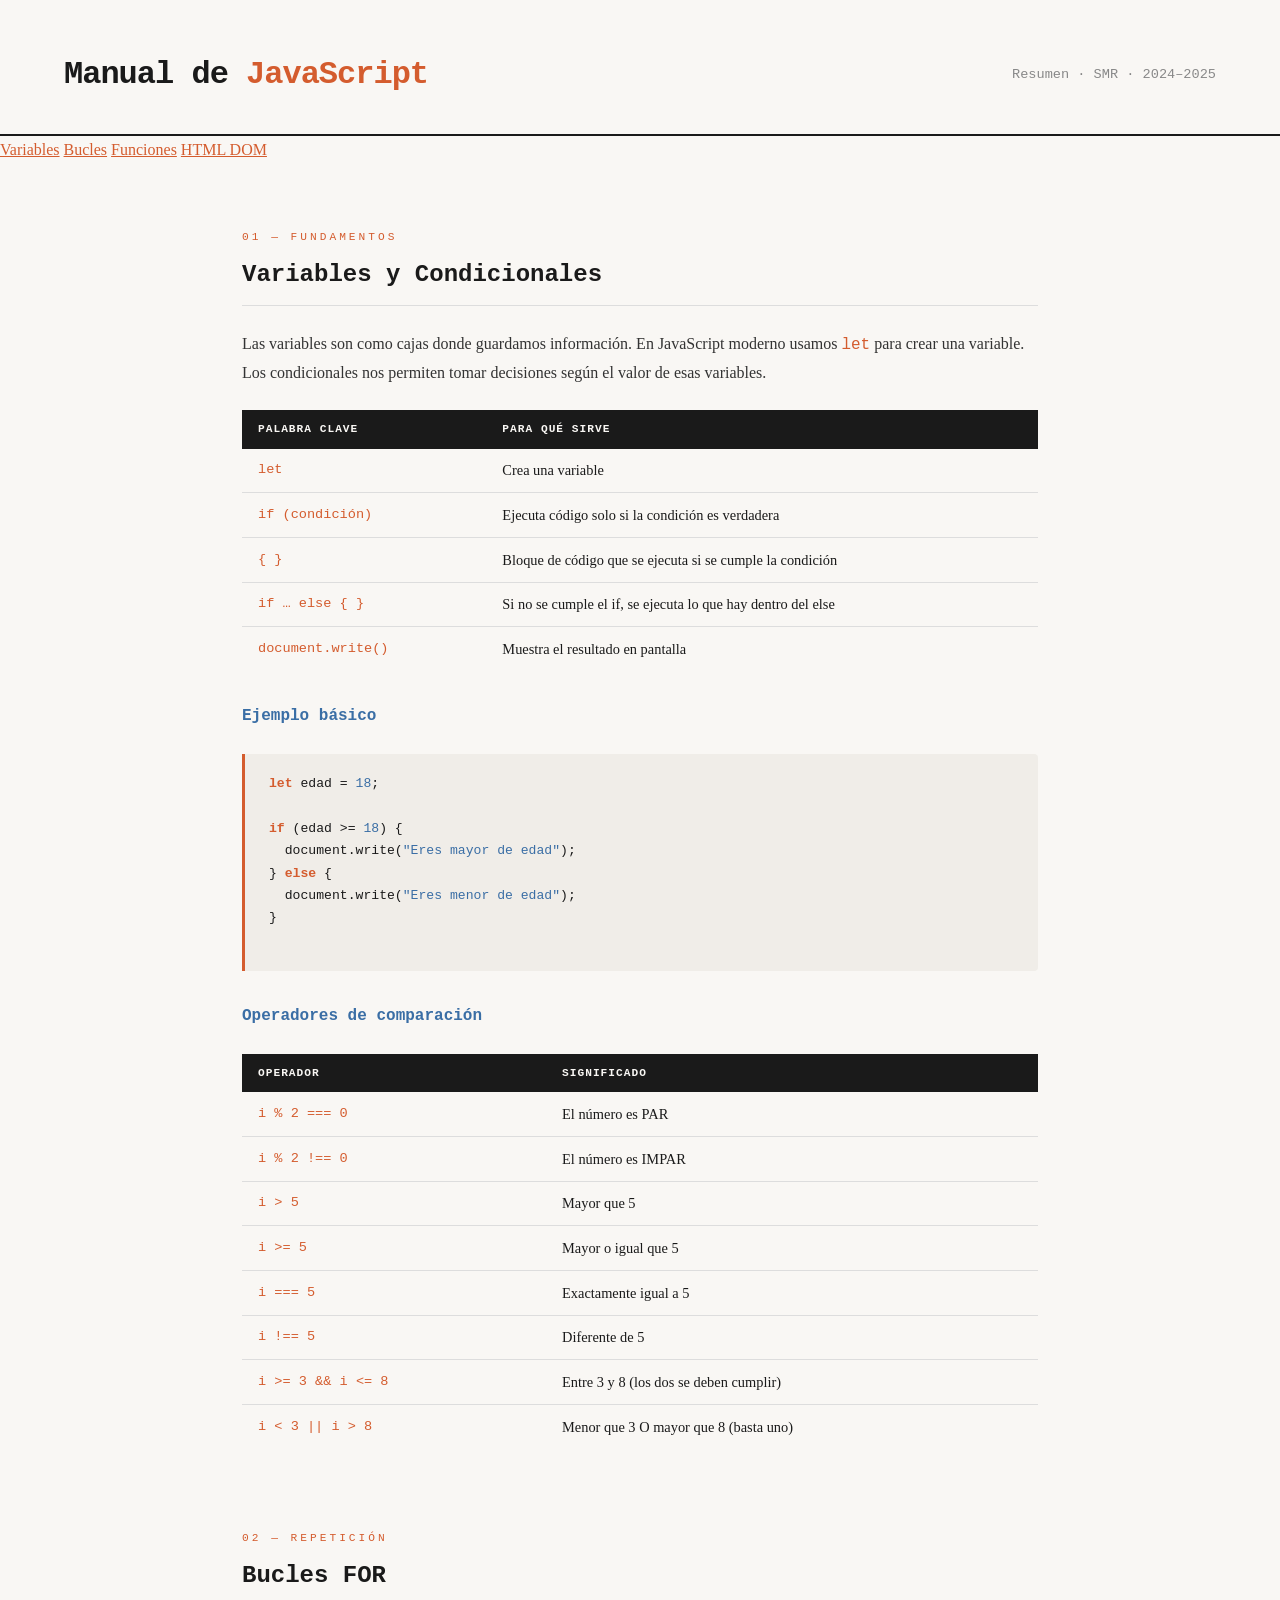
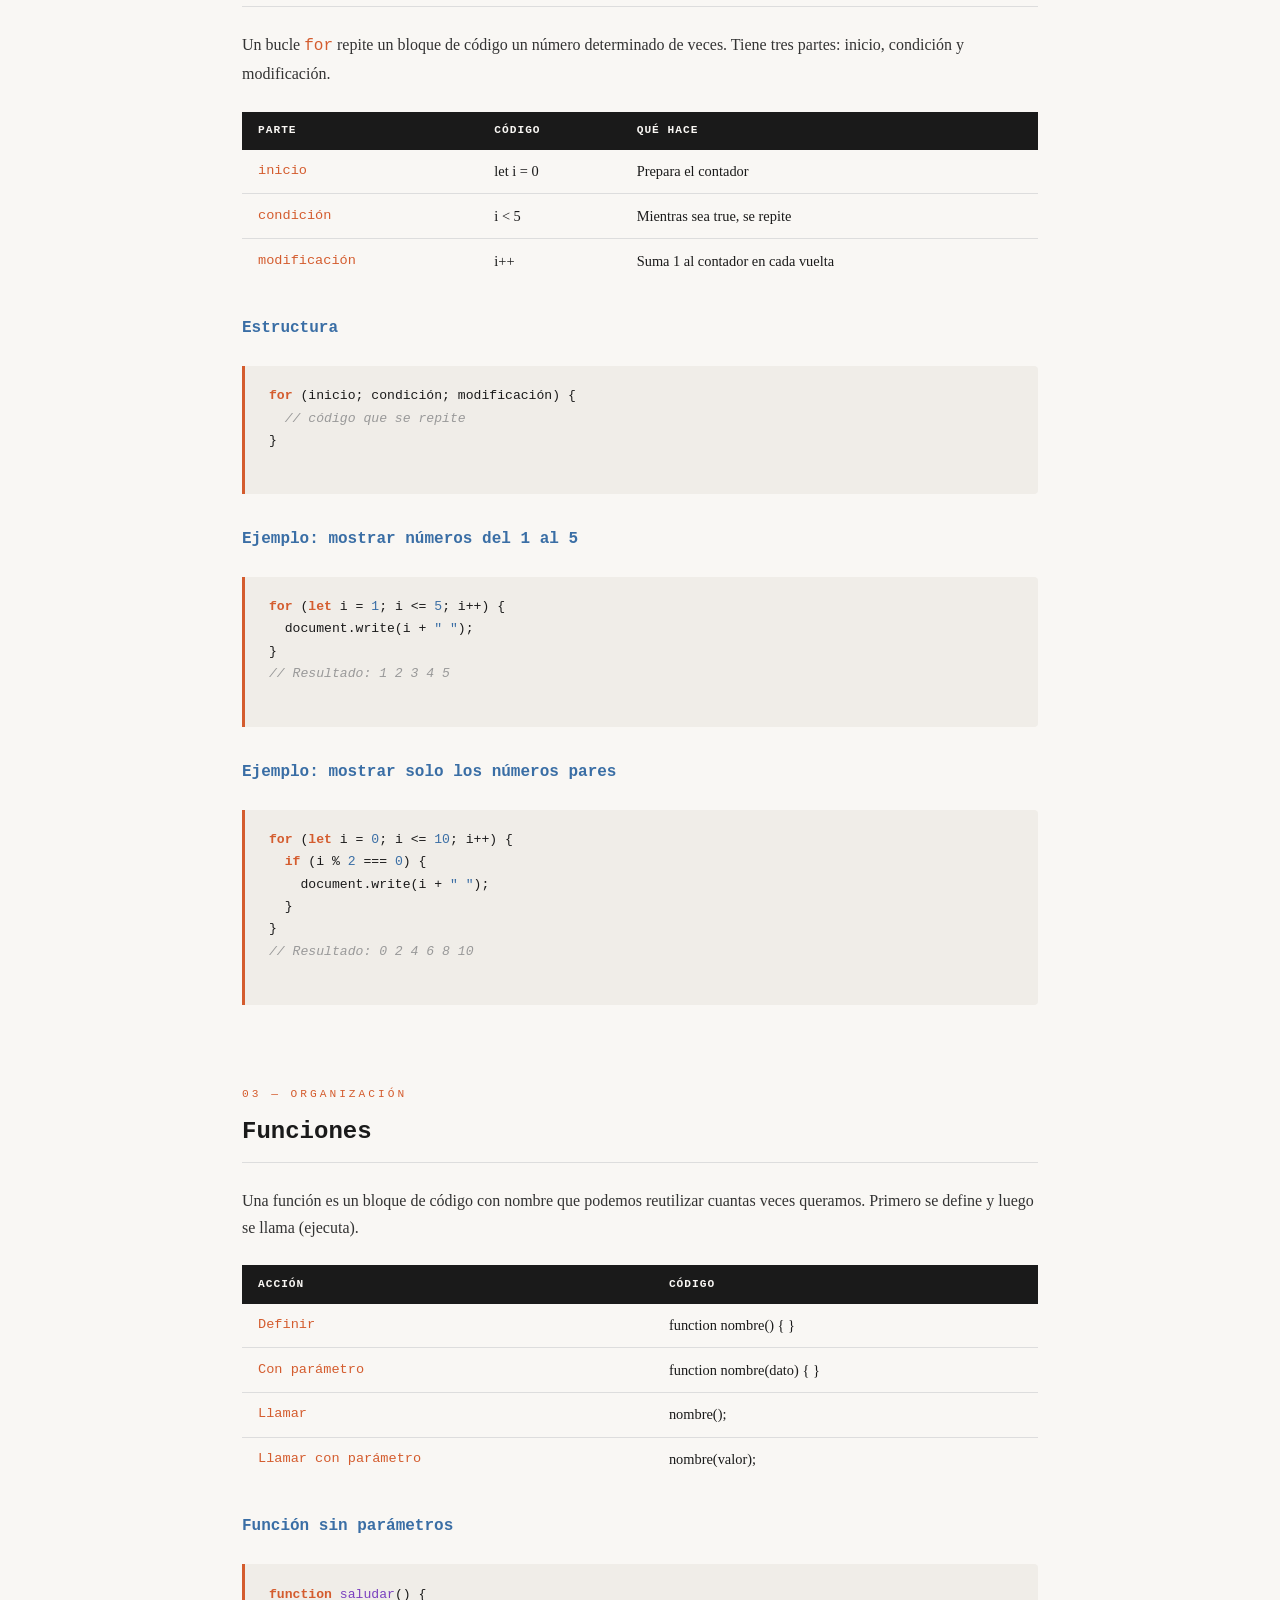
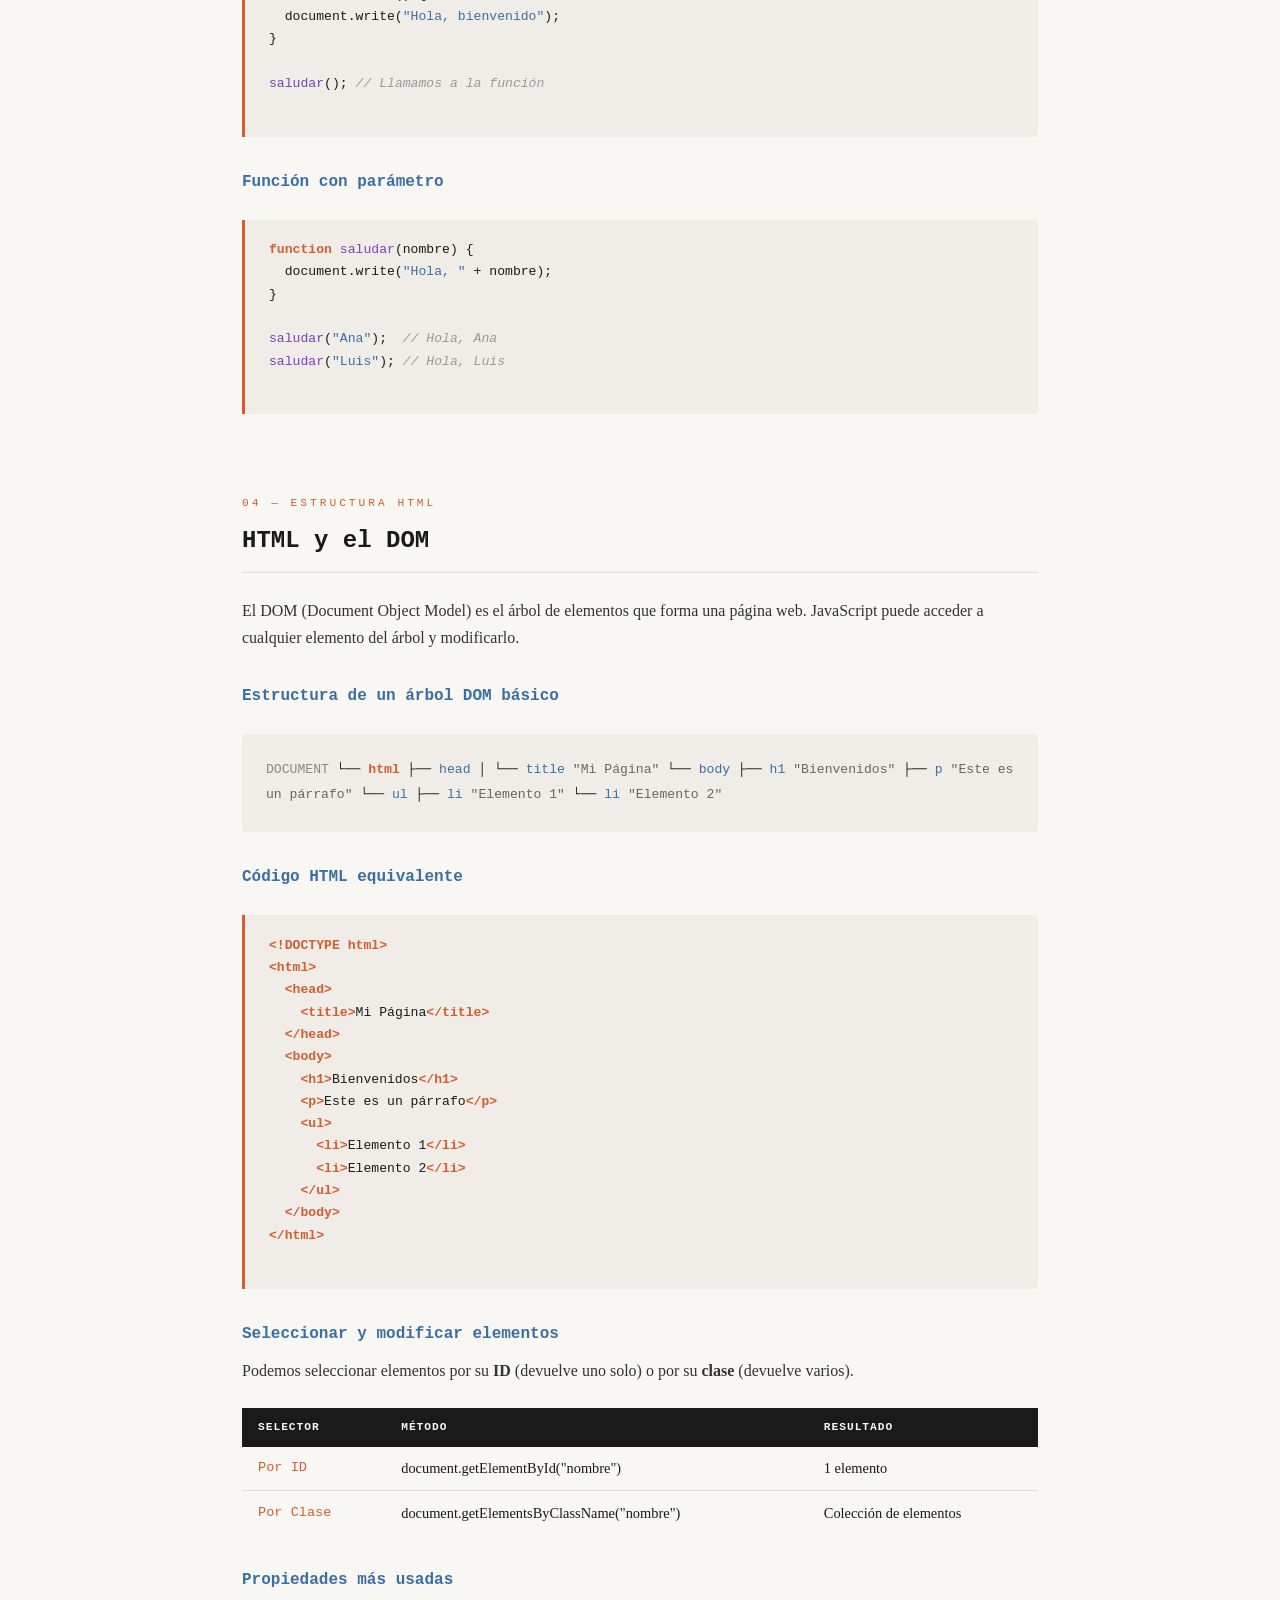
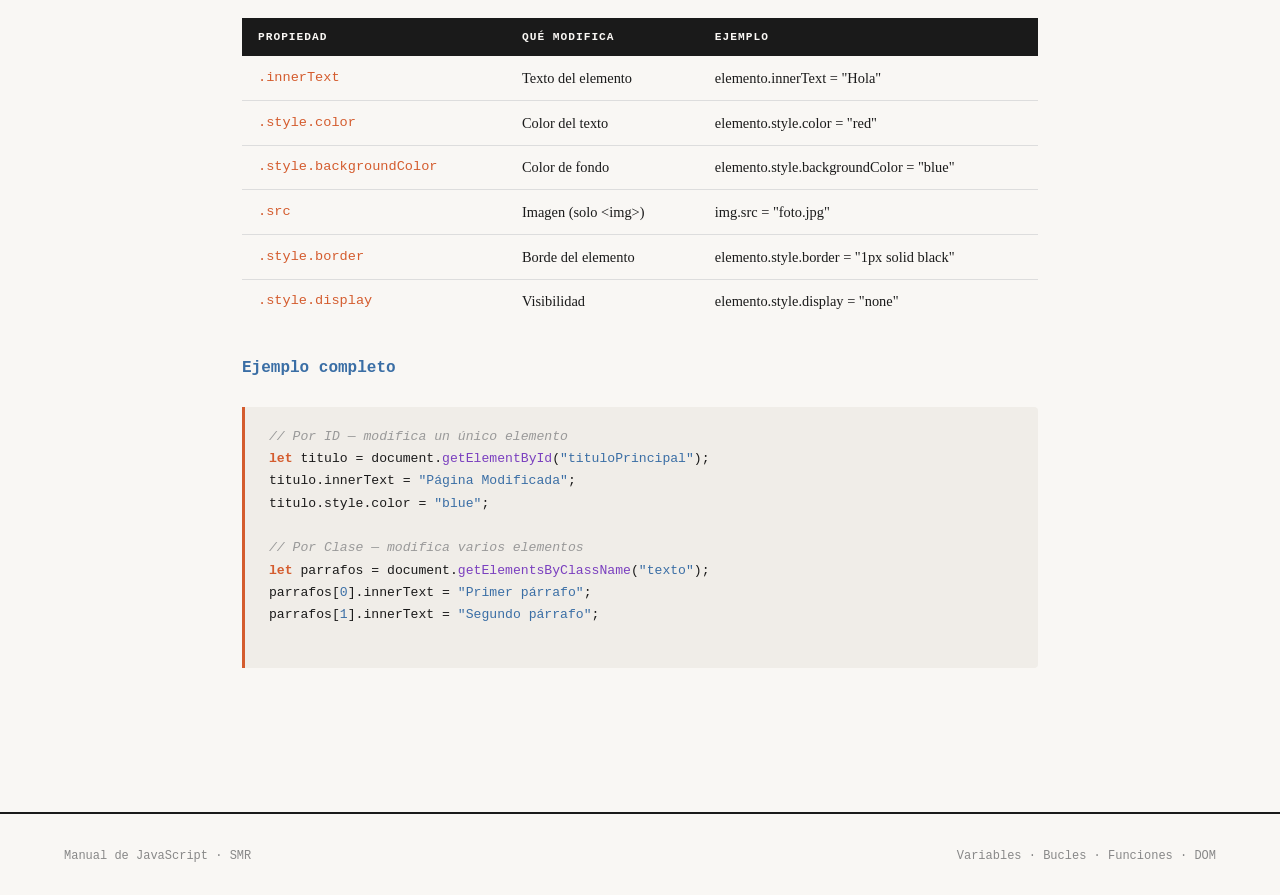
==== index.html @ f8935c64 "Rename adrian_daniel (2).html to index.html" ====
<!DOCTYPE html>
<html lang="es">
<head>
  <meta charset="UTF-8">
  <meta name="viewport" content="width=device-width, initial-scale=1.0">
  <title>Manual de JavaScript</title>
  <link rel="stylesheet" href="manual-javascript.css">

</head>
<body>

  <header>
    <h1>Manual de <span>JavaScript</span></h1>
    <p>Resumen · SMR · 2024–2025</p>
  </header>

  <nav>
    <a href="#variables">Variables</a>
    <a href="#bucles">Bucles</a>
    <a href="#funciones">Funciones</a>
    <a href="#dom">HTML DOM</a>
  </nav>

  <main>

 
    <section id="variables">
      <p class="section-label">01 — Fundamentos</p>
      <h2>Variables y Condicionales</h2>

      <p>
        Las variables son como cajas donde guardamos información. En JavaScript moderno
        usamos <code style="font-family:monospace;color:var(--keyword)">let</code> para crear una variable.
        Los condicionales nos permiten tomar decisiones según el valor de esas variables.
      </p>

      <table>
        <tr>
          <th>Palabra clave</th>
          <th>Para qué sirve</th>
        </tr>
        <tr>
          <td>let</td>
          <td>Crea una variable</td>
        </tr>
        <tr>
          <td>if (condición)</td>
          <td>Ejecuta código solo si la condición es verdadera</td>
        </tr>
        <tr>
          <td>{ }</td>
          <td>Bloque de código que se ejecuta si se cumple la condición</td>
        </tr>
        <tr>
          <td>if … else { }</td>
          <td>Si no se cumple el if, se ejecuta lo que hay dentro del else</td>
        </tr>
        <tr>
          <td>document.write()</td>
          <td>Muestra el resultado en pantalla</td>
        </tr>
      </table>

      <h3>Ejemplo básico</h3>
      <div class="code-block"><pre>
<span class="kw">let</span> edad = <span class="num">18</span>;

<span class="kw">if</span> (edad >= <span class="num">18</span>) {
  document.write(<span class="str">"Eres mayor de edad"</span>);
} <span class="kw">else</span> {
  document.write(<span class="str">"Eres menor de edad"</span>);
}
      </pre></div>

      <h3>Operadores de comparación</h3>
      <table>
        <tr><th>Operador</th><th>Significado</th></tr>
        <tr><td>i % 2 === 0</td><td>El número es PAR</td></tr>
        <tr><td>i % 2 !== 0</td><td>El número es IMPAR</td></tr>
        <tr><td>i &gt; 5</td><td>Mayor que 5</td></tr>
        <tr><td>i &gt;= 5</td><td>Mayor o igual que 5</td></tr>
        <tr><td>i === 5</td><td>Exactamente igual a 5</td></tr>
        <tr><td>i !== 5</td><td>Diferente de 5</td></tr>
        <tr><td>i &gt;= 3 &amp;&amp; i &lt;= 8</td><td>Entre 3 y 8 (los dos se deben cumplir)</td></tr>
        <tr><td>i &lt; 3 || i &gt; 8</td><td>Menor que 3 O mayor que 8 (basta uno)</td></tr>
      </table>
    </section>


    <section id="bucles">
      <p class="section-label">02 — Repetición</p>
      <h2>Bucles FOR</h2>

      <p>
        Un bucle <code style="font-family:monospace;color:var(--keyword)">for</code> repite un bloque de código
        un número determinado de veces. Tiene tres partes: inicio, condición y modificación.
      </p>

      <table>
        <tr><th>Parte</th><th>Código</th><th>Qué hace</th></tr>
        <tr><td>inicio</td><td>let i = 0</td><td>Prepara el contador</td></tr>
        <tr><td>condición</td><td>i &lt; 5</td><td>Mientras sea true, se repite</td></tr>
        <tr><td>modificación</td><td>i++</td><td>Suma 1 al contador en cada vuelta</td></tr>
      </table>

      <h3>Estructura</h3>
      <div class="code-block"><pre>
<span class="kw">for</span> (inicio; condición; modificación) {
  <span class="cmt">// código que se repite</span>
}
      </pre></div>

      <h3>Ejemplo: mostrar números del 1 al 5</h3>
      <div class="code-block"><pre>
<span class="kw">for</span> (<span class="kw">let</span> i = <span class="num">1</span>; i <= <span class="num">5</span>; i++) {
  document.write(i + <span class="str">" "</span>);
}
<span class="cmt">// Resultado: 1 2 3 4 5</span>
      </pre></div>

      <h3>Ejemplo: mostrar solo los números pares</h3>
      <div class="code-block"><pre>
<span class="kw">for</span> (<span class="kw">let</span> i = <span class="num">0</span>; i <= <span class="num">10</span>; i++) {
  <span class="kw">if</span> (i % <span class="num">2</span> === <span class="num">0</span>) {
    document.write(i + <span class="str">" "</span>);
  }
}
<span class="cmt">// Resultado: 0 2 4 6 8 10</span>
      </pre></div>

      
    </section>

  
    <section id="funciones">
      <p class="section-label">03 — Organización</p>
      <h2>Funciones</h2>

      <p>
        Una función es un bloque de código con nombre que podemos reutilizar cuantas veces
        queramos. Primero se define y luego se llama (ejecuta).
      </p>

      <table>
        <tr><th>Acción</th><th>Código</th></tr>
        <tr><td>Definir</td><td>function nombre() { }</td></tr>
        <tr><td>Con parámetro</td><td>function nombre(dato) { }</td></tr>
        <tr><td>Llamar</td><td>nombre();</td></tr>
        <tr><td>Llamar con parámetro</td><td>nombre(valor);</td></tr>
      </table>

      <h3>Función sin parámetros</h3>
      <div class="code-block"><pre>
<span class="kw">function</span> <span class="fn">saludar</span>() {
  document.write(<span class="str">"Hola, bienvenido"</span>);
}

<span class="fn">saludar</span>(); <span class="cmt">// Llamamos a la función</span>
      </pre></div>

      <h3>Función con parámetro</h3>
      <div class="code-block"><pre>
<span class="kw">function</span> <span class="fn">saludar</span>(nombre) {
  document.write(<span class="str">"Hola, "</span> + nombre);
}

<span class="fn">saludar</span>(<span class="str">"Ana"</span>);  <span class="cmt">// Hola, Ana</span>
<span class="fn">saludar</span>(<span class="str">"Luis"</span>); <span class="cmt">// Hola, Luis</span>
      </pre></div>

      
    </section>

  
    <section id="dom">
      <p class="section-label">04 — Estructura HTML</p>
      <h2>HTML y el DOM</h2>

      <p>
        El DOM (Document Object Model) es el árbol de elementos que forma una página web.
        JavaScript puede acceder a cualquier elemento del árbol y modificarlo.
      </p>

      <h3>Estructura de un árbol DOM básico</h3>
      <div class="tree">
<span class="node-doc">DOCUMENT</span>
  └── <span class="node-html">html</span>
        ├── <span class="node-tag">head</span>
        │     └── <span class="node-tag">title</span>  <span class="node-text">"Mi Página"</span>
        └── <span class="node-tag">body</span>
              ├── <span class="node-tag">h1</span>    <span class="node-text">"Bienvenidos"</span>
              ├── <span class="node-tag">p</span>     <span class="node-text">"Este es un párrafo"</span>
              └── <span class="node-tag">ul</span>
                    ├── <span class="node-tag">li</span>  <span class="node-text">"Elemento 1"</span>
                    └── <span class="node-tag">li</span>  <span class="node-text">"Elemento 2"</span>
      </div>

      <h3>Código HTML equivalente</h3>
      <div class="code-block"><pre>
<span class="kw">&lt;!DOCTYPE html&gt;</span>
<span class="kw">&lt;html&gt;</span>
  <span class="kw">&lt;head&gt;</span>
    <span class="kw">&lt;title&gt;</span>Mi Página<span class="kw">&lt;/title&gt;</span>
  <span class="kw">&lt;/head&gt;</span>
  <span class="kw">&lt;body&gt;</span>
    <span class="kw">&lt;h1&gt;</span>Bienvenidos<span class="kw">&lt;/h1&gt;</span>
    <span class="kw">&lt;p&gt;</span>Este es un párrafo<span class="kw">&lt;/p&gt;</span>
    <span class="kw">&lt;ul&gt;</span>
      <span class="kw">&lt;li&gt;</span>Elemento 1<span class="kw">&lt;/li&gt;</span>
      <span class="kw">&lt;li&gt;</span>Elemento 2<span class="kw">&lt;/li&gt;</span>
    <span class="kw">&lt;/ul&gt;</span>
  <span class="kw">&lt;/body&gt;</span>
<span class="kw">&lt;/html&gt;</span>
      </pre></div>

      <h3>Seleccionar y modificar elementos</h3>
      <p>Podemos seleccionar elementos por su <strong>ID</strong> (devuelve uno solo) o por su <strong>clase</strong> (devuelve varios).</p>

      <table>
        <tr><th>Selector</th><th>Método</th><th>Resultado</th></tr>
        <tr><td>Por ID</td><td>document.getElementById("nombre")</td><td>1 elemento</td></tr>
        <tr><td>Por Clase</td><td>document.getElementsByClassName("nombre")</td><td>Colección de elementos</td></tr>
      </table>

      <h3>Propiedades más usadas</h3>
      <table>
        <tr><th>Propiedad</th><th>Qué modifica</th><th>Ejemplo</th></tr>
        <tr><td>.innerText</td><td>Texto del elemento</td><td>elemento.innerText = "Hola"</td></tr>
        <tr><td>.style.color</td><td>Color del texto</td><td>elemento.style.color = "red"</td></tr>
        <tr><td>.style.backgroundColor</td><td>Color de fondo</td><td>elemento.style.backgroundColor = "blue"</td></tr>
        <tr><td>.src</td><td>Imagen (solo &lt;img&gt;)</td><td>img.src = "foto.jpg"</td></tr>
        <tr><td>.style.border</td><td>Borde del elemento</td><td>elemento.style.border = "1px solid black"</td></tr>
        <tr><td>.style.display</td><td>Visibilidad</td><td>elemento.style.display = "none"</td></tr>
      </table>

      <h3>Ejemplo completo</h3>
      <div class="code-block"><pre>
<span class="cmt">// Por ID — modifica un único elemento</span>
<span class="kw">let</span> titulo = document.<span class="fn">getElementById</span>(<span class="str">"tituloPrincipal"</span>);
titulo.innerText = <span class="str">"Página Modificada"</span>;
titulo.style.color = <span class="str">"blue"</span>;

<span class="cmt">// Por Clase — modifica varios elementos</span>
<span class="kw">let</span> parrafos = document.<span class="fn">getElementsByClassName</span>(<span class="str">"texto"</span>);
parrafos[<span class="num">0</span>].innerText = <span class="str">"Primer párrafo"</span>;
parrafos[<span class="num">1</span>].innerText = <span class="str">"Segundo párrafo"</span>;
      </pre></div>

     
    </section>

  </main>

  <footer>
    <span>Manual de JavaScript · SMR</span>
    <span>Variables · Bucles · Funciones · DOM</span>
  </footer>

</body>
</html>
---- manual-javascript.css ----
:root {
  --bg: #f9f7f4;
  --text: #1a1a1a;
  --muted: #888;
  --accent: #d45c2e;
  --accent2: #3a6ea5;
  --border: #ddd;
  --code-bg: #f0ede8;
  --keyword: #d45c2e;
  --string: #3a6ea5;
  --comment: #999;
}

* {
  margin: 0;
  padding: 0;
  box-sizing: border-box;
}

body {
  font-family: 'Lora', Georgia, serif;
  background: var(--bg);
  color: var(--text);
  line-height: 1.7;
  font-size: 16px;
}

/* ─── HEADER ─── */

header {
  border-bottom: 2px solid var(--text);
  padding: 3rem 4rem 2rem;
  display: flex;
  justify-content: space-between;
  align-items: flex-end;
}

header h1 {
  font-family: 'IBM Plex Mono', monospace;
  font-size: 2rem;
  font-weight: 600;
  letter-spacing: -1px;
}

header h1 span {
  color: var(--accent);
}

header p {
  font-size: 0.85rem;
  color: var(--muted);
  font-family: 'IBM Plex Mono', monospace;
}

/* ─── MAIN ─── */

main {
  max-width: 860px;
  margin: 0 auto;
  padding: 4rem 2rem;
}

/* ─── SECCIONES ─── */

section {
  margin-bottom: 5rem;
}

.section-label {
  font-family: 'IBM Plex Mono', monospace;
  font-size: 0.7rem;
  text-transform: uppercase;
  letter-spacing: 3px;
  color: var(--accent);
  margin-bottom: 0.5rem;
}

section h2 {
  font-family: 'IBM Plex Mono', monospace;
  font-size: 1.5rem;
  font-weight: 600;
  border-bottom: 1px solid var(--border);
  padding-bottom: 0.6rem;
  margin-bottom: 1.5rem;
}

section h3 {
  font-family: 'IBM Plex Mono', monospace;
  font-size: 1rem;
  font-weight: 600;
  color: var(--accent2);
  margin: 2rem 0 0.6rem;
}

p {
  color: #333;
  margin-bottom: 1rem;
}

/* ─── TABLAS ─── */

table {
  width: 100%;
  border-collapse: collapse;
  margin: 1.5rem 0;
  font-size: 0.9rem;
}

th {
  font-family: 'IBM Plex Mono', monospace;
  font-size: 0.7rem;
  text-transform: uppercase;
  letter-spacing: 1px;
  text-align: left;
  padding: 0.6rem 1rem;
  background: var(--text);
  color: var(--bg);
}

td {
  padding: 0.6rem 1rem;
  border-bottom: 1px solid var(--border);
  vertical-align: top;
}

tr:last-child td {
  border-bottom: none;
}

td:first-child {
  font-family: 'IBM Plex Mono', monospace;
  font-size: 0.85rem;
  color: var(--keyword);
  white-space: nowrap;
}

/* ─── BLOQUES DE CÓDIGO ─── */

.code-block {
  background: var(--code-bg);
  border-left: 3px solid var(--accent);
  padding: 1.2rem 1.5rem;
  margin: 1.5rem 0;
  border-radius: 0 4px 4px 0;
  overflow-x: auto;
}

.code-block pre {
  font-family: 'IBM Plex Mono', monospace;
  font-size: 0.82rem;
  line-height: 1.7;
}

.kw  { color: var(--keyword); font-weight: 600; }
.str { color: var(--string); }
.cmt { color: var(--comment); font-style: italic; }
.fn  { color: #7a3fbf; }
.num { color: #3a6ea5; }

/* ─── ÁRBOL DOM ─── */

.tree {
  background: var(--code-bg);
  padding: 1.5rem;
  border-radius: 4px;
  font-family: 'IBM Plex Mono', monospace;
  font-size: 0.82rem;
  line-height: 1.9;
  margin: 1.5rem 0;
}

.tree .node-doc  { color: var(--muted); }
.tree .node-html { color: var(--keyword); font-weight: 600; }
.tree .node-tag  { color: var(--accent2); }
.tree .node-text { color: #666; }

/* ─── ENLACES ─── */

a {
  color: var(--accent);
  margin-bottom: 1rem;
}

/* ─── FOOTER ─── */

footer {
  border-top: 2px solid var(--text);
  padding: 2rem 4rem;
  display: flex;
  justify-content: space-between;
  font-family: 'IBM Plex Mono', monospace;
  font-size: 0.75rem;
  color: var(--muted);
}
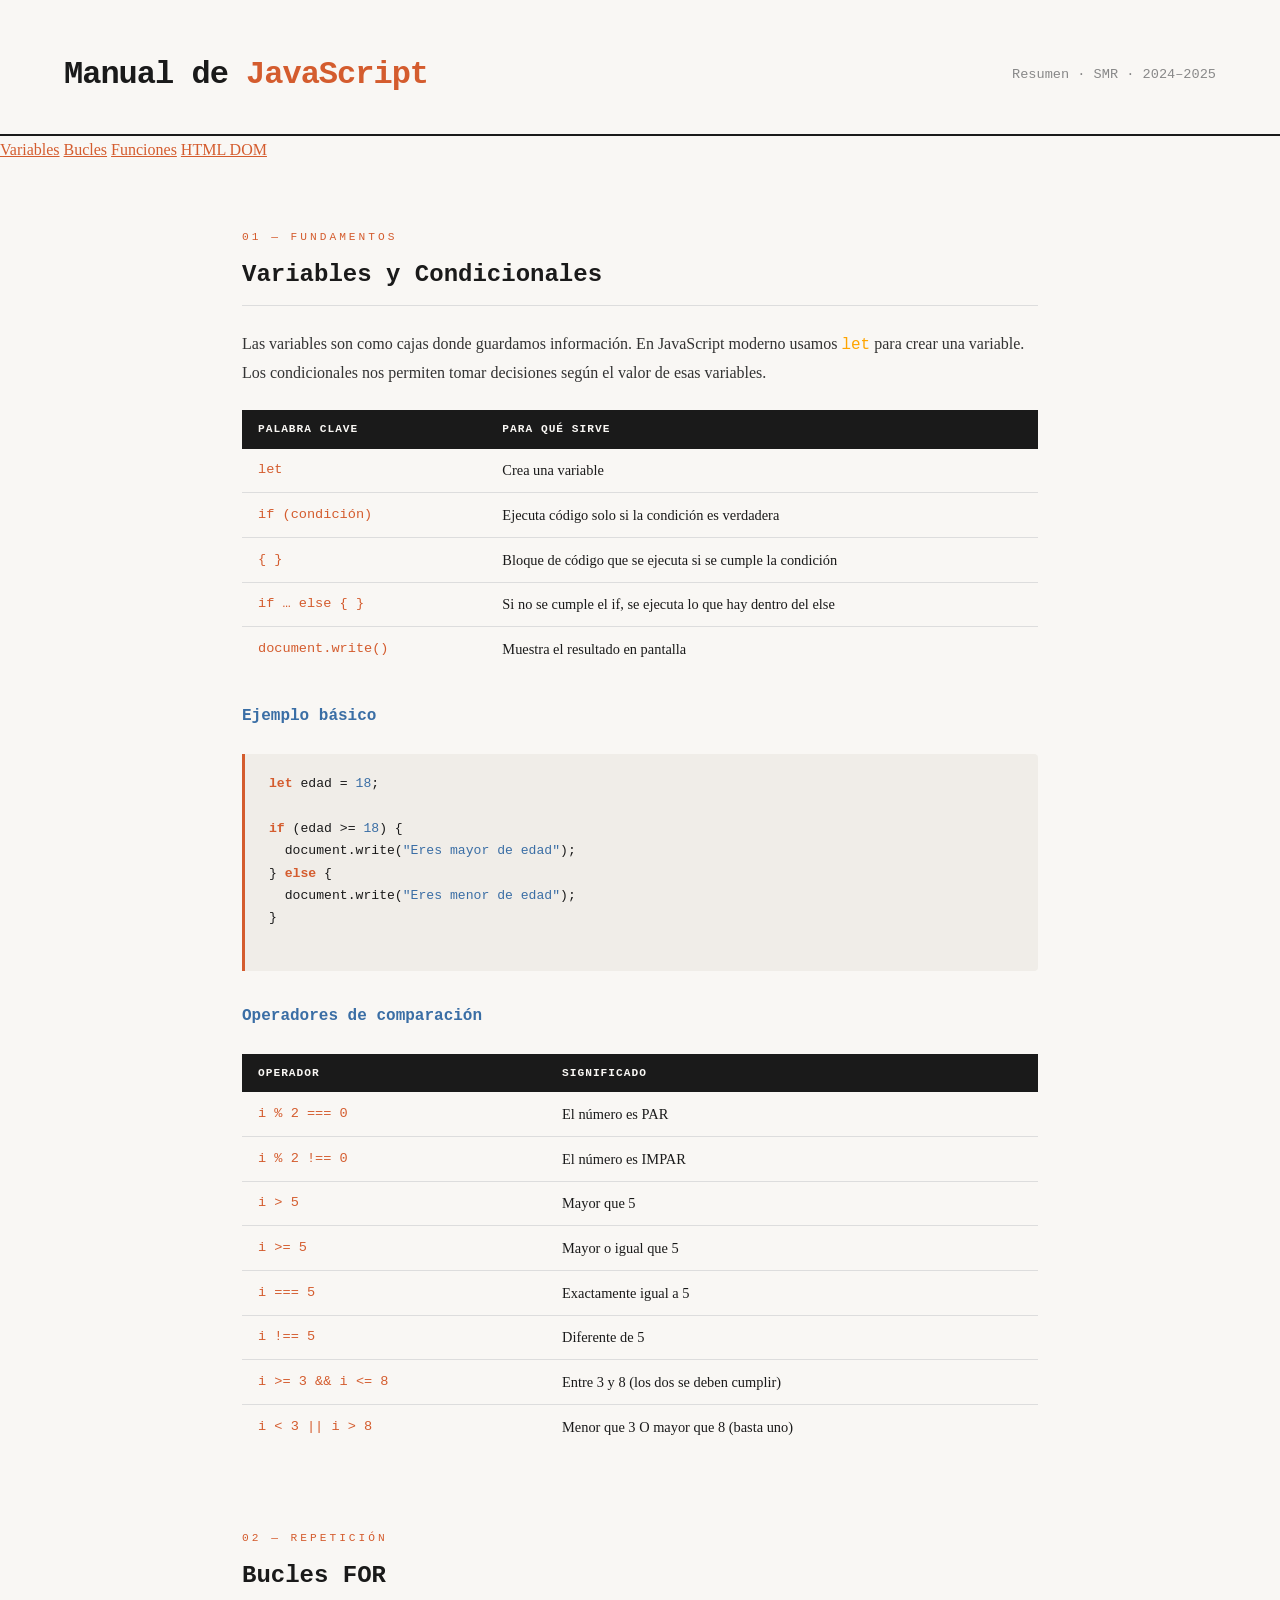
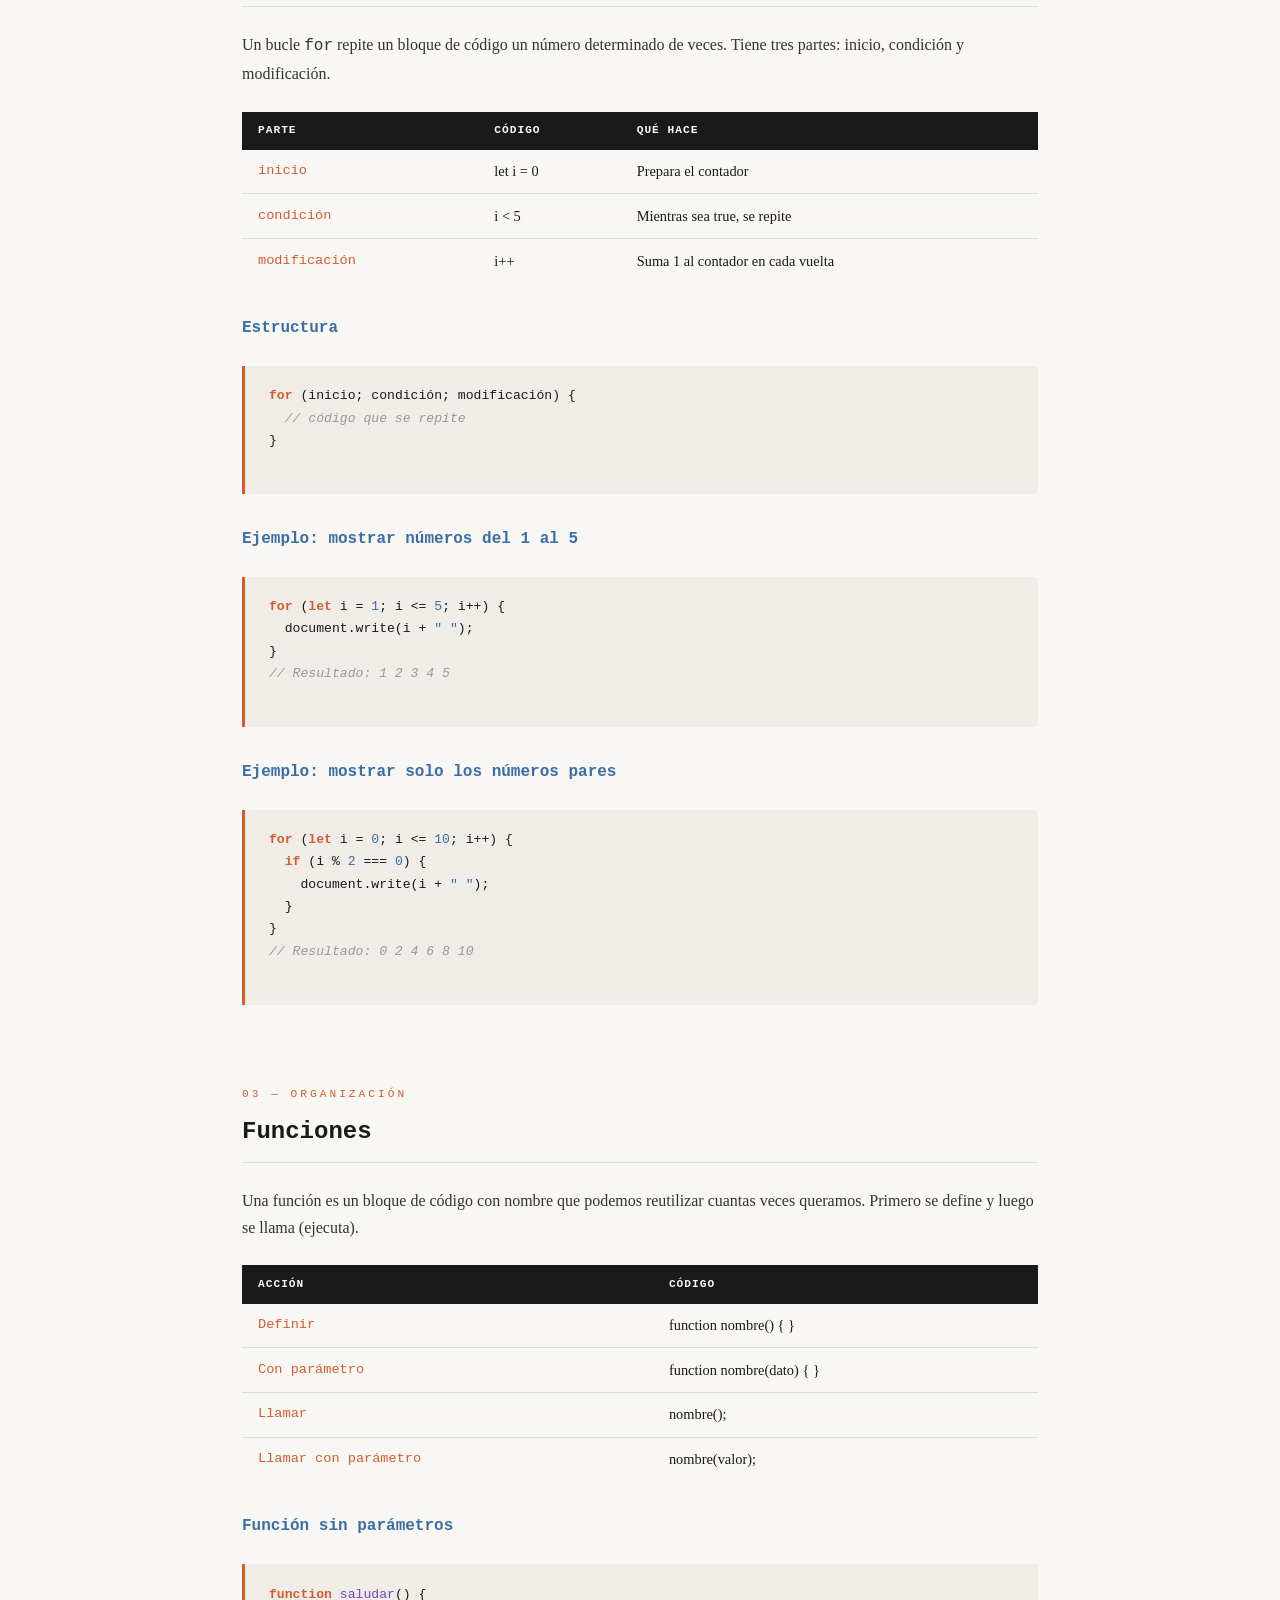
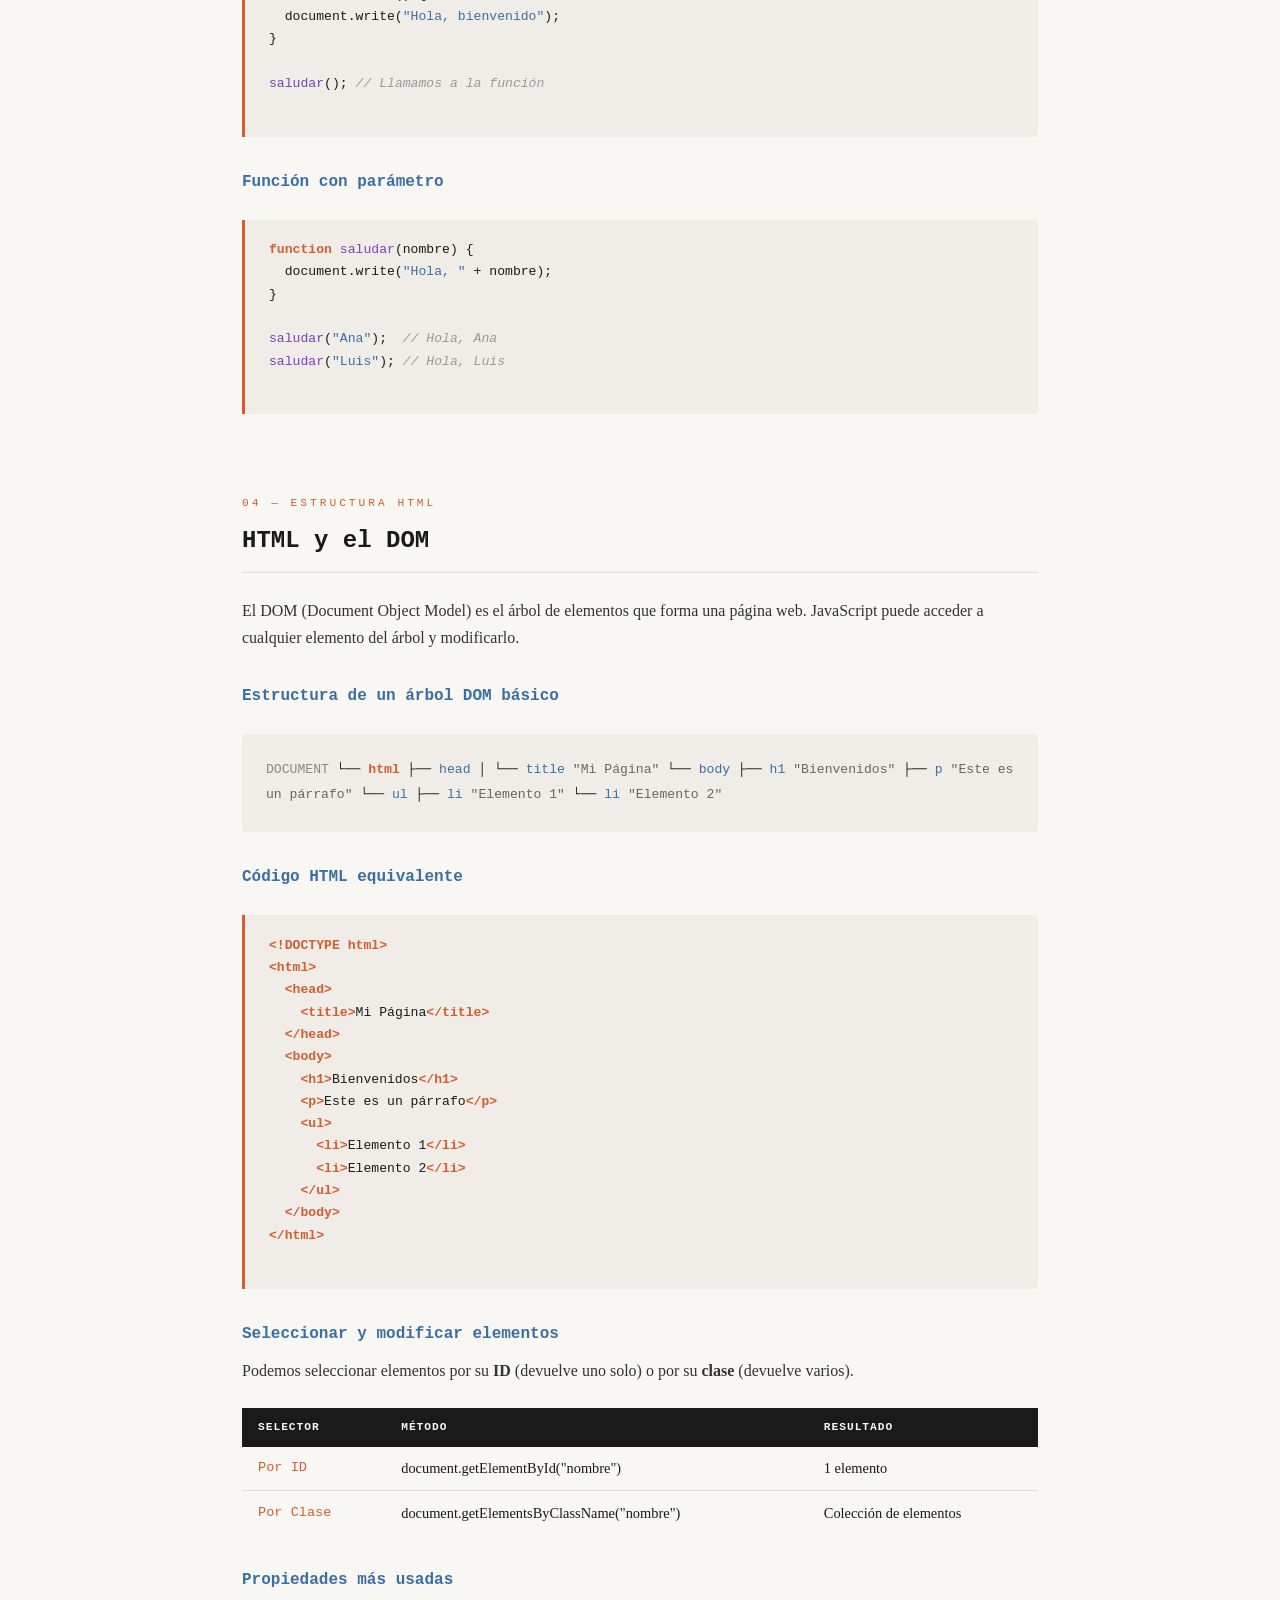
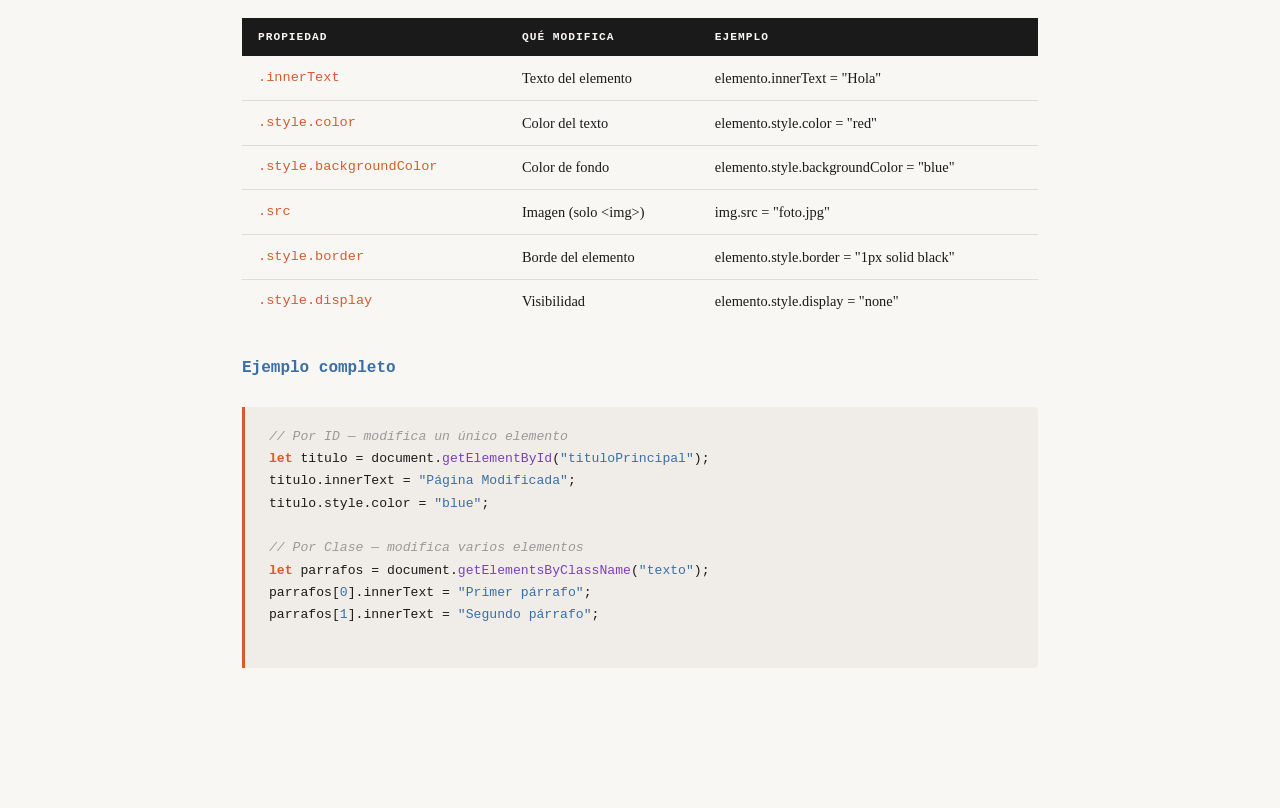
==== commit fad67c43: "index.html" ====
--- a/index.html
+++ b/index.html
@@ -30,7 +30,7 @@
 
       <p>
         Las variables son como cajas donde guardamos información. En JavaScript moderno
-        usamos <code style="font-family:monospace;color:var(--keyword)">let</code> para crear una variable.
+        usamos <code style="font-family:monospace;color: orange;">let</code> para crear una variable.
         Los condicionales nos permiten tomar decisiones según el valor de esas variables.
       </p>
 
@@ -92,7 +92,7 @@
       <h2>Bucles FOR</h2>
 
       <p>
-        Un bucle <code style="font-family:monospace;color:var(--keyword)">for</code> repite un bloque de código
+        Un bucle <code style="font-family:monospace;">for</code> repite un bloque de código
         un número determinado de veces. Tiene tres partes: inicio, condición y modificación.
       </p>
 
@@ -251,10 +251,8 @@
 
   </main>
 
-  <footer>
-    <span>Manual de JavaScript · SMR</span>
-    <span>Variables · Bucles · Funciones · DOM</span>
-  </footer>
 
 </body>
 </html>
+
+</html>
